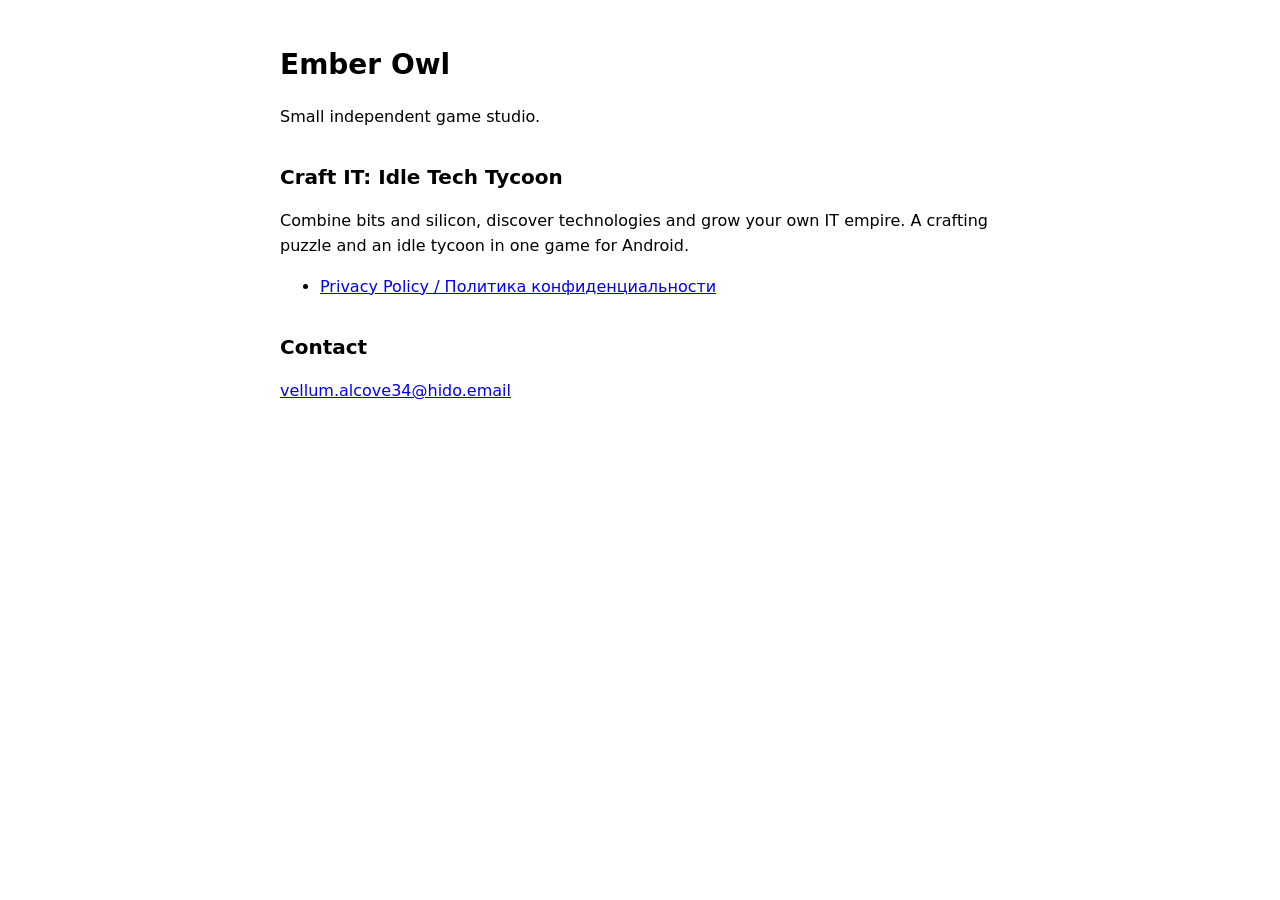
==== index.html @ 50235ff4 "Studio page, Craft IT privacy policy, app-ads.txt" ====
<!doctype html>
<html lang="en">
<head>
<meta charset="utf-8">
<meta name="viewport" content="width=device-width, initial-scale=1">
<title>Ember Owl</title>
<style>
  :root { color-scheme: light dark; }
  body { font: 16px/1.55 system-ui, sans-serif; max-width: 720px; margin: 0 auto; padding: 24px 16px 64px; }
  h1 { font-size: 28px; } h2 { font-size: 20px; margin-top: 32px; }
</style>
</head>
<body>
<h1>Ember Owl</h1>
<p>Small independent game studio.</p>
<h2>Craft IT: Idle Tech Tycoon</h2>
<p>Combine bits and silicon, discover technologies and grow your own IT empire. A crafting puzzle and an idle tycoon in one game for Android.</p>
<ul>
<li><a href="craft-it/privacy/">Privacy Policy / Политика конфиденциальности</a></li>
</ul>
<h2>Contact</h2>
<p><a href="mailto:vellum.alcove34@hido.email">vellum.alcove34@hido.email</a></p>
</body>
</html>
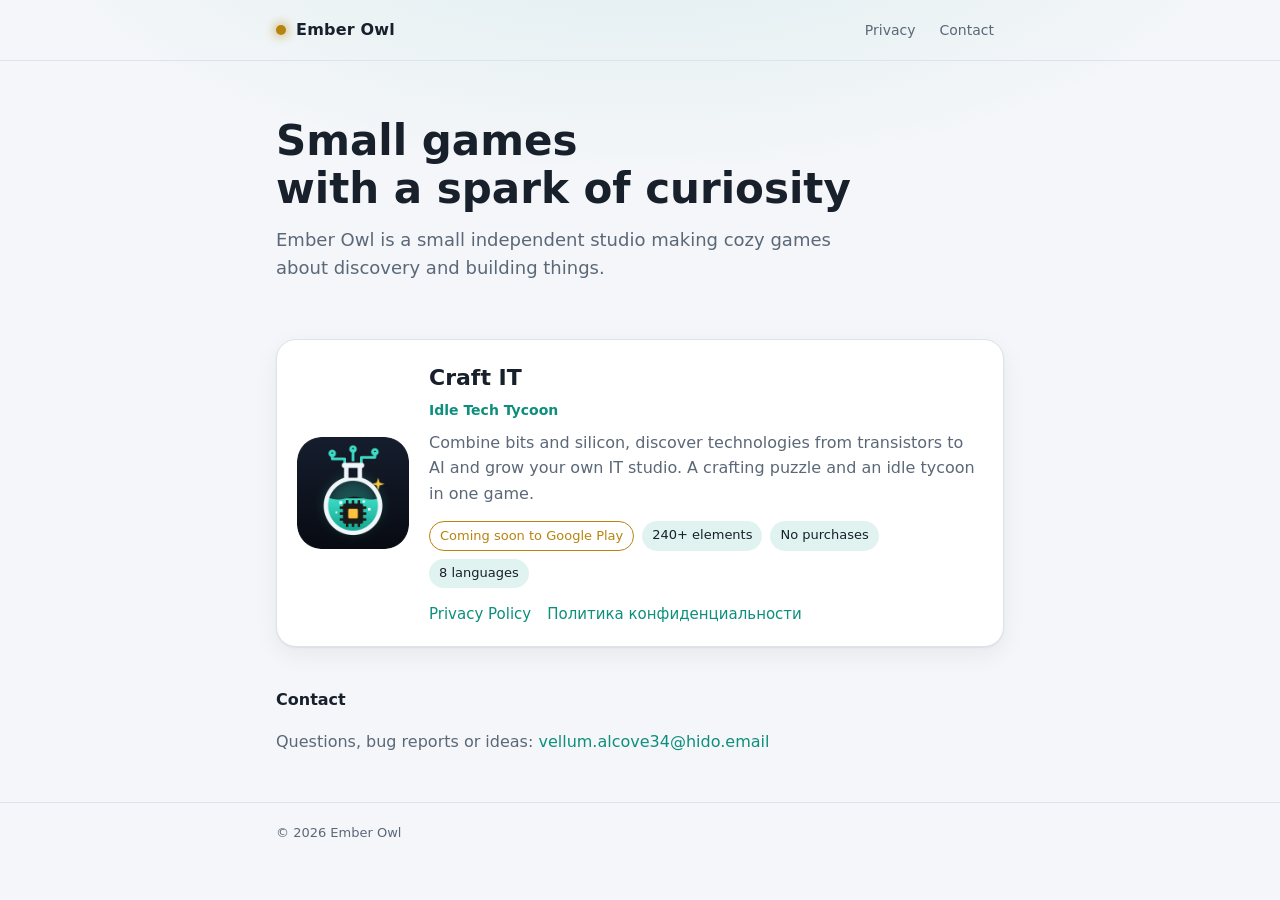
==== commit 6a51263c: "Site design: studio page, styled privacy policy, icons" ====
--- a/index.html
+++ b/index.html
@@ -4,21 +4,48 @@
 <meta charset="utf-8">
 <meta name="viewport" content="width=device-width, initial-scale=1">
 <title>Ember Owl</title>
-<style>
-  :root { color-scheme: light dark; }
-  body { font: 16px/1.55 system-ui, sans-serif; max-width: 720px; margin: 0 auto; padding: 24px 16px 64px; }
-  h1 { font-size: 28px; } h2 { font-size: 20px; margin-top: 32px; }
-</style>
+<meta name="description" content="Ember Owl is a small independent game studio. Our first game: Craft IT, an idle tech tycoon with crafting.">
+<link rel="icon" type="image/png" href="assets/favicon.png">
+<link rel="stylesheet" href="style.css">
 </head>
 <body>
-<h1>Ember Owl</h1>
-<p>Small independent game studio.</p>
-<h2>Craft IT: Idle Tech Tycoon</h2>
-<p>Combine bits and silicon, discover technologies and grow your own IT empire. A crafting puzzle and an idle tycoon in one game for Android.</p>
-<ul>
-<li><a href="craft-it/privacy/">Privacy Policy / Политика конфиденциальности</a></li>
-</ul>
-<h2>Contact</h2>
-<p><a href="mailto:vellum.alcove34@hido.email">vellum.alcove34@hido.email</a></p>
+<header class="top">
+  <div class="wrap">
+    <a class="brand" href="./"><span class="dot"></span>Ember Owl</a>
+    <nav><a href="craft-it/privacy/">Privacy</a><a href="#contact">Contact</a></nav>
+  </div>
+</header>
+
+<main class="wrap">
+  <section class="hero">
+    <h1>Small games<br>with a spark of curiosity</h1>
+    <p>Ember Owl is a small independent studio making cozy games about discovery and building things.</p>
+  </section>
+
+  <article class="game">
+    <img src="assets/craft-it-icon.png" alt="Craft IT icon" width="112" height="112">
+    <div>
+      <h2>Craft IT</h2>
+      <p class="sub">Idle Tech Tycoon</p>
+      <p>Combine bits and silicon, discover technologies from transistors to AI and grow your own IT studio. A crafting puzzle and an idle tycoon in one game.</p>
+      <div class="tags">
+        <span class="tag soon">Coming soon to Google Play</span>
+        <span class="tag">240+ elements</span>
+        <span class="tag">No purchases</span>
+        <span class="tag">8 languages</span>
+      </div>
+      <div class="links"><a href="craft-it/privacy/">Privacy Policy</a><a href="craft-it/privacy/#ru">Политика конфиденциальности</a></div>
+    </div>
+  </article>
+
+  <section class="contact" id="contact">
+    <h3>Contact</h3>
+    <p>Questions, bug reports or ideas: <a href="mailto:vellum.alcove34@hido.email">vellum.alcove34@hido.email</a></p>
+  </section>
+</main>
+
+<footer>
+  <div class="wrap">© 2026 Ember Owl</div>
+</footer>
 </body>
 </html>
--- a/style.css
+++ b/style.css
@@ -0,0 +1,99 @@
+/* Общие стили сайта Ember Owl. Встраиваются в страницу политики при сборке (tools/build_privacy.py). */
+:root {
+  --bg: #f4f6f9;
+  --bg-glow: rgba(14, 158, 138, 0.10);
+  --surface: #ffffff;
+  --border: #dde3ea;
+  --text: #18202b;
+  --muted: #5b6878;
+  --accent: #0e8f7d;
+  --accent-soft: rgba(14, 158, 138, 0.12);
+  --gold: #b7840f;
+  --shadow: 0 1px 2px rgba(16, 24, 40, 0.06), 0 8px 24px rgba(16, 24, 40, 0.06);
+  color-scheme: light;
+}
+@media (prefers-color-scheme: dark) {
+  :root {
+    --bg: #0b0f17;
+    --bg-glow: rgba(61, 220, 196, 0.10);
+    --surface: #141b27;
+    --border: #232d3d;
+    --text: #e8eef3;
+    --muted: #9aa8b5;
+    --accent: #3ddcc4;
+    --accent-soft: rgba(61, 220, 196, 0.12);
+    --gold: #ffc23d;
+    --shadow: 0 1px 2px rgba(0, 0, 0, 0.3), 0 8px 24px rgba(0, 0, 0, 0.25);
+    color-scheme: dark;
+  }
+}
+
+* { box-sizing: border-box; }
+html { -webkit-text-size-adjust: 100%; }
+body {
+  margin: 0;
+  background: radial-gradient(900px 420px at 50% -120px, var(--bg-glow), transparent 70%), var(--bg);
+  color: var(--text);
+  font: 16px/1.6 system-ui, -apple-system, "Segoe UI", Roboto, sans-serif;
+  min-height: 100vh;
+}
+a { color: var(--accent); text-decoration: none; }
+a:hover { text-decoration: underline; }
+
+.wrap { max-width: 760px; margin: 0 auto; padding: 0 16px; }
+
+/* Шапка */
+.top { border-bottom: 1px solid var(--border); }
+.top .wrap { display: flex; align-items: center; justify-content: space-between; gap: 12px; height: 60px; }
+.brand { display: flex; align-items: center; gap: 10px; color: var(--text); font-weight: 700; letter-spacing: 0.2px; }
+.brand:hover { text-decoration: none; }
+.brand .dot { width: 10px; height: 10px; border-radius: 50%; background: var(--gold); box-shadow: 0 0 12px var(--gold); }
+.top nav { display: flex; gap: 4px; }
+.top nav a { color: var(--muted); padding: 6px 10px; border-radius: 8px; font-size: 14px; }
+.top nav a:hover, .top nav a.on { color: var(--text); background: var(--accent-soft); text-decoration: none; }
+
+/* Главная */
+.hero { padding: 56px 0 24px; }
+.hero h1 { font-size: clamp(30px, 6vw, 42px); line-height: 1.15; margin: 0 0 12px; }
+.hero p { color: var(--muted); font-size: 18px; margin: 0; max-width: 560px; }
+
+.game {
+  display: grid; grid-template-columns: 112px 1fr; gap: 20px; align-items: center;
+  background: var(--surface); border: 1px solid var(--border); border-radius: 20px;
+  padding: 20px; margin: 32px 0; box-shadow: var(--shadow);
+}
+.game img { width: 112px; height: 112px; border-radius: 24px; display: block; }
+.game h2 { margin: 0 0 4px; font-size: 22px; }
+.game .sub { color: var(--accent); font-weight: 600; font-size: 14px; margin: 0 0 8px; }
+.game p { margin: 0 0 14px; color: var(--muted); }
+.tags { display: flex; flex-wrap: wrap; gap: 8px; }
+.tag { font-size: 13px; padding: 4px 10px; border-radius: 999px; background: var(--accent-soft); color: var(--text); }
+.tag.soon { background: transparent; border: 1px solid var(--gold); color: var(--gold); }
+.links { display: flex; flex-wrap: wrap; gap: 16px; margin-top: 14px; font-size: 15px; }
+
+@media (max-width: 520px) {
+  .game { grid-template-columns: 1fr; text-align: left; }
+  .game img { width: 88px; height: 88px; border-radius: 20px; }
+}
+
+.contact { padding: 8px 0 32px; color: var(--muted); }
+.contact h3 { color: var(--text); font-size: 16px; margin: 0 0 4px; }
+
+footer { border-top: 1px solid var(--border); color: var(--muted); font-size: 13px; padding: 20px 0 40px; }
+
+/* Документ (политика) */
+.doc { background: var(--surface); border: 1px solid var(--border); border-radius: 20px; padding: 8px 28px 24px; margin: 32px 0; box-shadow: var(--shadow); }
+.doc + .doc { margin-top: 20px; }
+.doc h1 { font-size: 26px; line-height: 1.2; margin: 24px 0 8px; }
+.doc h2 { font-size: 18px; margin: 28px 0 8px; padding-top: 8px; }
+.doc p, .doc li { color: var(--text); }
+.doc > p:nth-of-type(-n+2) { color: var(--muted); margin: 4px 0; }
+.doc ul { padding-left: 22px; }
+.doc li { margin: 6px 0; }
+.doc li::marker { color: var(--accent); }
+.doc a { word-break: break-word; }
+.doc-head { display: flex; align-items: center; gap: 14px; margin-top: 32px; }
+.doc-head img { width: 56px; height: 56px; border-radius: 14px; }
+.doc-head strong { display: block; font-size: 18px; }
+.doc-head span { color: var(--muted); font-size: 14px; }
+@media (max-width: 520px) { .doc { padding: 4px 18px 18px; border-radius: 16px; } }
